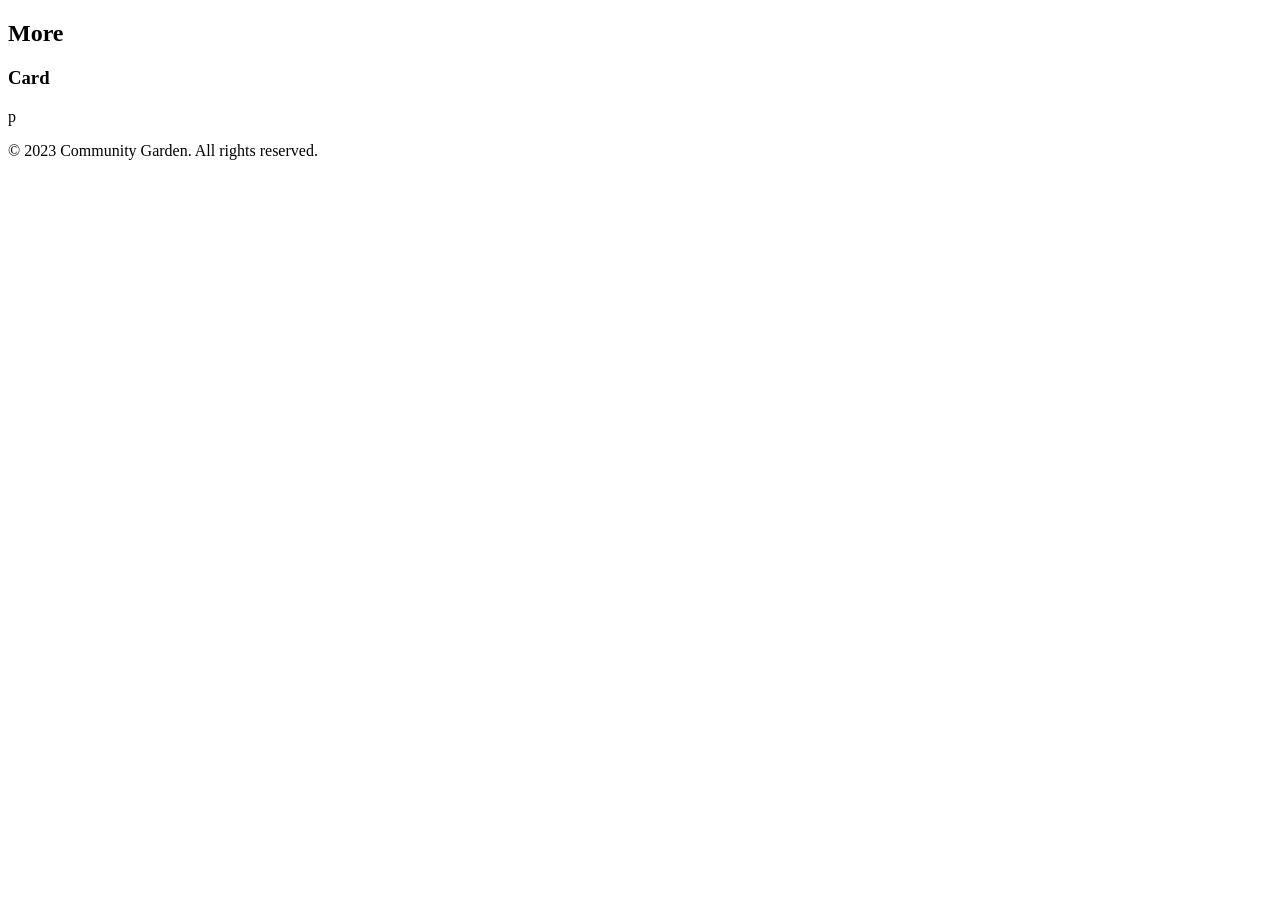
==== index.html @ 5191e2d9 "structure index" ====
<!DOCTYPE html>
<html lang="en">
<head>
  <meta charset="UTF-8">
  <meta name="viewport" content="width=device-width, initial-scale=1.0">
  <title>Community Garden</title>
  <link rel="stylesheet" href="css/bootstrap.min.css">
  <link rel="stylesheet" href="css/style.css">
  <script type="module" src="js/bootstrap.bundle.min.js"></script>
</head>



<body>


  <nav class="navbar md:navbar-expand bg-1">
    <div class="container">
        
    </div>
  </nav>


  <main>

    <div class="container mt-4">
    </div>

    <div class="container mt-3">

      <div id="heroCarousel" class="carousel carousel-overlay">
        <div class="carousel-inner rounded-5">

        </div>
        <div class="carousel-overlay-controls">

        </div>
      </div>

    </div>


    <section class="container mt-5" id="plots">
      <h2 class="my-5">More</h2>
      <div class="row g-4">


        <div class="col-12 md:col-6 lg:col-4">
          <div class="card h-100">

            <div class="card-body d-flex flex-column align-items-center">
                <h3 class="card-title">Card </h3>
                <p class="card-text">p</p>

              <div class="accordion w-100 mb-3">

              </div>


            </div>
          </div>


        </div>



      </div>
    </section>

  </main>



  <footer class="bg-primary fg-contrast-primary mt-5 py-4">
    <div class="container text-center">
      <p>&copy; 2023 Community Garden. All rights reserved.</p>
    </div>
  </footer>

</body>
</html>
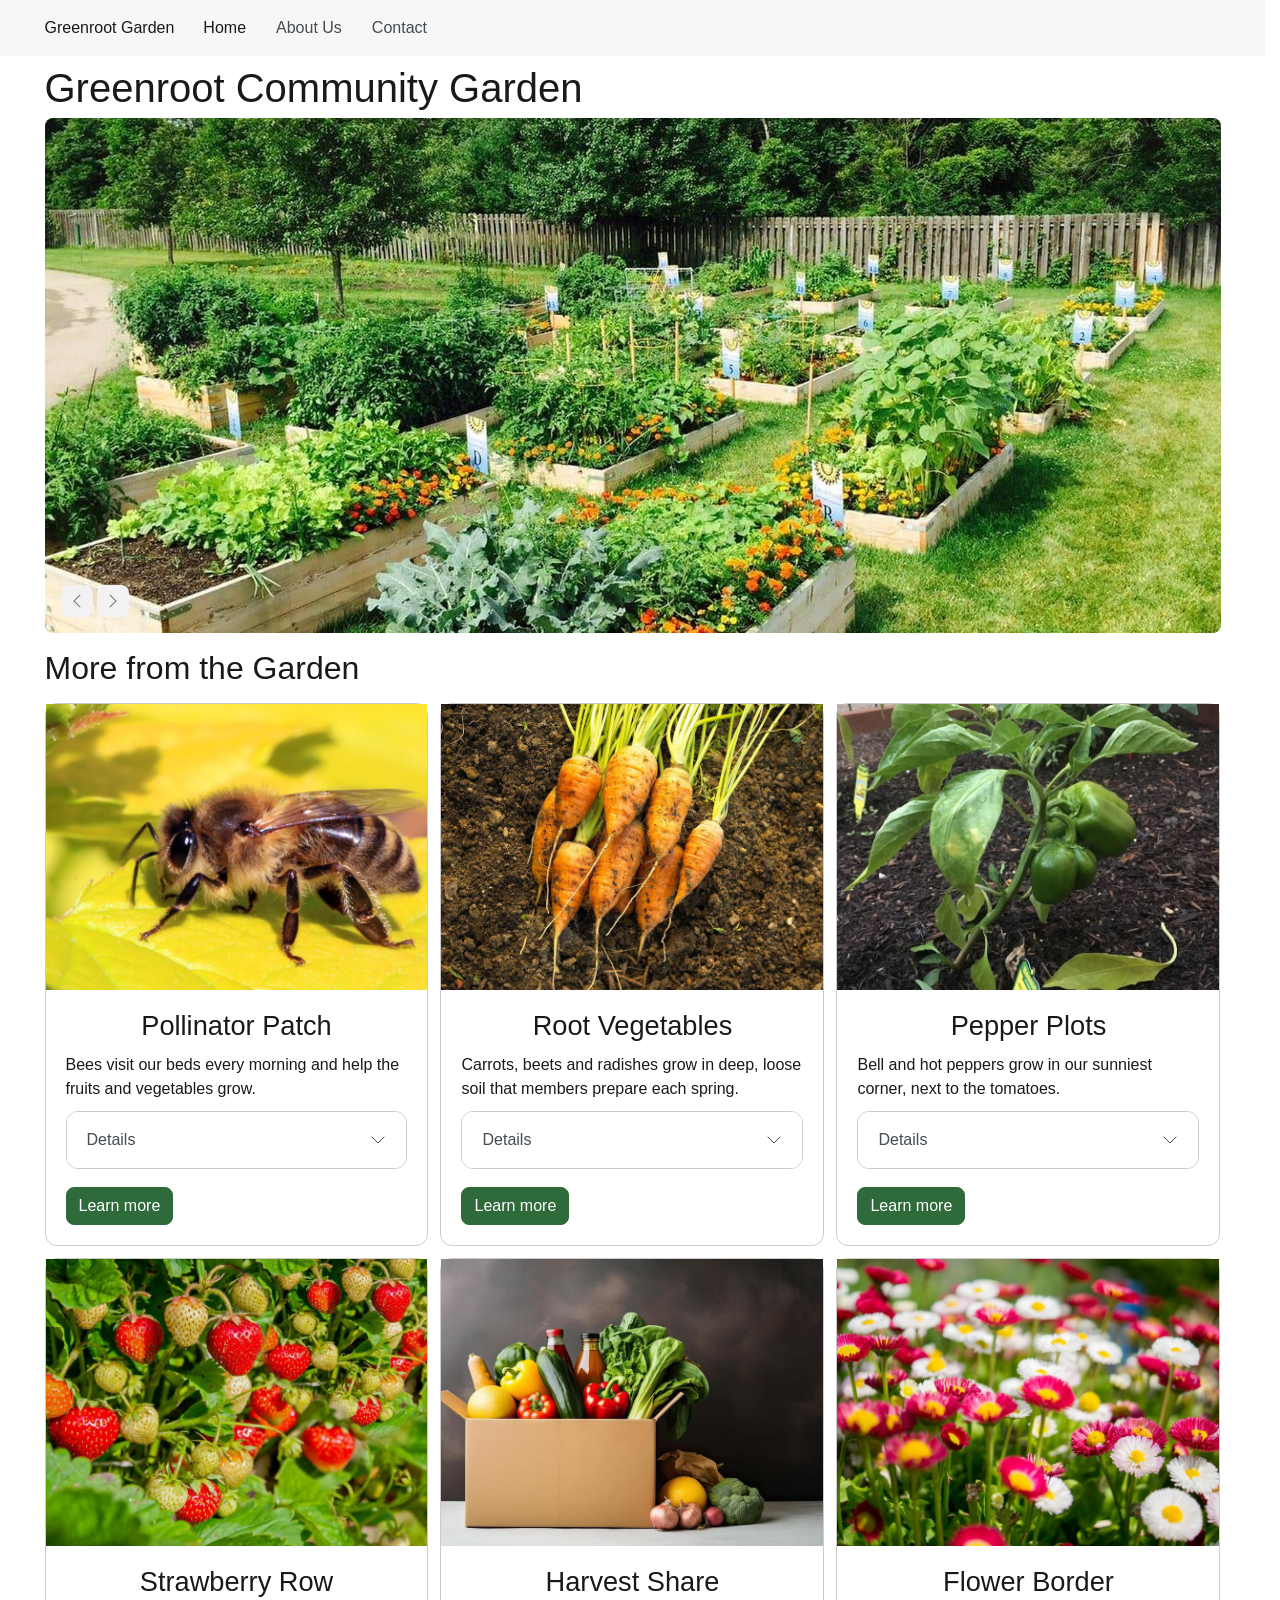
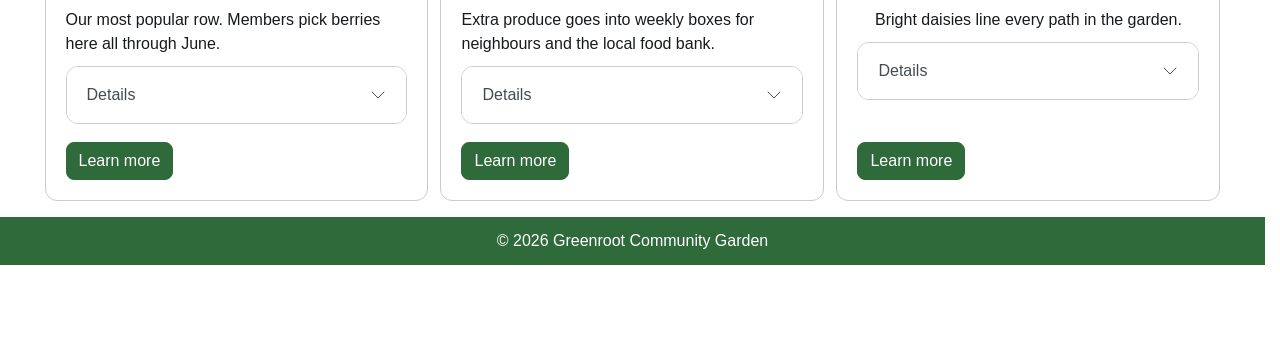
==== commit 04fdb3ee: "index" ====
--- a/index.html
+++ b/index.html
@@ -3,80 +3,248 @@
 <head>
   <meta charset="UTF-8">
   <meta name="viewport" content="width=device-width, initial-scale=1.0">
-  <title>Community Garden</title>
+  <title>Greenroot Community Garden</title>
   <link rel="stylesheet" href="css/bootstrap.min.css">
   <link rel="stylesheet" href="css/style.css">
   <script type="module" src="js/bootstrap.bundle.min.js"></script>
 </head>
-
-
-
 <body>
-
-
   <nav class="navbar md:navbar-expand bg-1">
     <div class="container">
-        
+      <a class="navbar-brand" href="index.html">Greenroot Garden</a>
+      <button class="btn-icon navbar-toggler" type="button" data-bs-toggle="drawer" data-bs-target="#navbarDrawer" aria-label="Open menu">
+        <span class="navbar-toggler-icon"></span>
+      </button>
+      <dialog class="drawer" id="navbarDrawer">
+        <div class="drawer-header">
+          <p class="drawer-title mb-0">Menu</p>
+          <button type="button" class="btn-close" data-bs-dismiss="drawer" aria-label="Close menu"></button>
+        </div>
+        <div class="drawer-body">
+          <ul class="nav navbar-nav">
+            <li class="nav-item"><a class="nav-link active" aria-current="page" href="index.html">Home</a></li>
+            <li class="nav-item"><a class="nav-link" href="#">About Us</a></li>
+            <li class="nav-item"><a class="nav-link" href="contact.html">Contact</a></li>
+          </ul>
+        </div>
+      </dialog>
     </div>
   </nav>
 
-
   <main>
-
-    <div class="container mt-4">
-    </div>
-
     <div class="container mt-3">
-
+      <h1>Greenroot Community Garden</h1>
       <div id="heroCarousel" class="carousel carousel-overlay">
         <div class="carousel-inner rounded-5">
-
+          <div class="carousel-item active">
+            <img src="images/gardenbed.jpg" class="d-block w-100" alt="Rows of wooden raised beds full of vegetables and orange marigolds">
+          </div>
+          <div class="carousel-item">
+            <img src="images/communitygarden.jpg" class="d-block w-100" alt="A wooden community garden sign beside beds of carrots, kale and chard">
+          </div>
+          <div class="carousel-item">
+            <img src="images/gardener.jpg" class="d-block w-100" alt="A smiling gardener in a cap and leather apron standing among plants">
+          </div>
         </div>
         <div class="carousel-overlay-controls">
-
+          <div>
+            <button class="btn-icon btn-sm btn-subtle theme-secondary" type="button" data-bs-target="#heroCarousel" data-bs-slide="prev">
+              <span class="carousel-icon-prev" aria-hidden="true"></span>
+              <span class="visually-hidden">Previous</span>
+            </button>
+            <button class="btn-icon btn-sm btn-subtle theme-secondary" type="button" data-bs-target="#heroCarousel" data-bs-slide="next">
+              <span class="carousel-icon-next" aria-hidden="true"></span>
+              <span class="visually-hidden">Next</span>
+            </button>
+          </div>
         </div>
       </div>
-
-    </div>
-
-
-    <section class="container mt-5" id="plots">
-      <h2 class="my-5">More</h2>
+    </div>
+
+    <div class="container mt-5">
+      <h2 class="my-5">More from the Garden</h2>
       <div class="row g-4">
-
-
-        <div class="col-12 md:col-6 lg:col-4">
-          <div class="card h-100">
-
-            <div class="card-body d-flex flex-column align-items-center">
-                <h3 class="card-title">Card </h3>
-                <p class="card-text">p</p>
-
-              <div class="accordion w-100 mb-3">
-
-              </div>
-
-
-            </div>
-          </div>
-
-
-        </div>
-
-
-
+        <div class="col-12 md:col-6 lg:col-4">
+          <div class="card h-100">
+            <img src="images/bee.jpg" class="w-100" alt="A honeybee resting on a bright yellow-green leaf">
+            <div class="card-body d-flex flex-column align-items-center">
+              <h3>Pollinator Patch</h3>
+              <p>Bees visit our beds every morning and help the fruits and vegetables grow.</p>
+              <div class="accordion w-100 mb-3">
+                <details class="accordion-item" name="details1">
+                  <summary class="accordion-header">
+                    Details
+                    <svg class="accordion-icon" xmlns="http://www.w3.org/2000/svg" viewBox="0 0 16 16" fill="none" stroke="currentColor" stroke-linecap="round" stroke-linejoin="round"><path d="m2 5 6 6 6-6"/></svg>
+                  </summary>
+                  <div class="accordion-body">We plant no-spray flowers along the edges so the bees always have food.</div>
+                </details>
+              </div>
+              <button type="button" class="btn-solid theme-primary mt-auto" data-bs-toggle="dialog" data-bs-target="#pollinatorDialog">Learn more</button>
+            </div>
+          </div>
+          <dialog class="dialog" id="pollinatorDialog">
+            <div class="dialog-header">
+              <h2 class="dialog-title">Pollinator Patch</h2>
+              <button type="button" class="btn-close" data-bs-dismiss="dialog" aria-label="Close"></button>
+            </div>
+            <div class="dialog-body">
+              <p>Join our bee walk on the first Saturday of each month.</p>
+            </div>
+          </dialog>
+        </div>
+
+        <div class="col-12 md:col-6 lg:col-4">
+          <div class="card h-100">
+            <img src="images/carrots.jpg" class="w-100" alt="Freshly pulled orange carrots with green tops on dark soil">
+            <div class="card-body d-flex flex-column align-items-center">
+              <h3>Root Vegetables</h3>
+              <p>Carrots, beets and radishes grow in deep, loose soil that members prepare each spring.</p>
+              <div class="accordion w-100 mb-3">
+                <details class="accordion-item" name="details2">
+                  <summary class="accordion-header">
+                    Details
+                    <svg class="accordion-icon" xmlns="http://www.w3.org/2000/svg" viewBox="0 0 16 16" fill="none" stroke="currentColor" stroke-linecap="round" stroke-linejoin="round"><path d="m2 5 6 6 6-6"/></svg>
+                  </summary>
+                  <div class="accordion-body">We sow carrots twice, so there is a summer harvest and a fall harvest.</div>
+                </details>
+              </div>
+              <button type="button" class="btn-solid theme-primary mt-auto" data-bs-toggle="dialog" data-bs-target="#carrotDialog">Learn more</button>
+            </div>
+          </div>
+          <dialog class="dialog" id="carrotDialog">
+            <div class="dialog-header">
+              <h2 class="dialog-title">Root Vegetables</h2>
+              <button type="button" class="btn-close" data-bs-dismiss="dialog" aria-label="Close"></button>
+            </div>
+            <div class="dialog-body">
+              <p>Harvest days run on Sunday mornings from July to October.</p>
+            </div>
+          </dialog>
+        </div>
+
+        <div class="col-12 md:col-6 lg:col-4">
+          <div class="card h-100">
+            <img src="images/bellpepper.jpg" class="w-100" alt="A young bell pepper plant with two green peppers in a mulched bed">
+            <div class="card-body d-flex flex-column align-items-center">
+              <h3>Pepper Plots</h3>
+              <p>Bell and hot peppers grow in our sunniest corner, next to the tomatoes.</p>
+              <div class="accordion w-100 mb-3">
+                <details class="accordion-item" name="details3">
+                  <summary class="accordion-header">
+                    Details
+                    <svg class="accordion-icon" xmlns="http://www.w3.org/2000/svg" viewBox="0 0 16 16" fill="none" stroke="currentColor" stroke-linecap="round" stroke-linejoin="round"><path d="m2 5 6 6 6-6"/></svg>
+                  </summary>
+                  <div class="accordion-body">Peppers start green and turn yellow or red if you leave them on the plant longer.</div>
+                </details>
+              </div>
+              <button type="button" class="btn-solid theme-primary mt-auto" data-bs-toggle="dialog" data-bs-target="#pepperDialog">Learn more</button>
+            </div>
+          </div>
+          <dialog class="dialog" id="pepperDialog">
+            <div class="dialog-header">
+              <h2 class="dialog-title">Pepper Plots</h2>
+              <button type="button" class="btn-close" data-bs-dismiss="dialog" aria-label="Close"></button>
+            </div>
+            <div class="dialog-body">
+              <p>Water peppers at the base in the morning and keep the soil mulched.</p>
+            </div>
+          </dialog>
+        </div>
+
+        <div class="col-12 md:col-6 lg:col-4">
+          <div class="card h-100">
+            <img src="images/strawberry.jpg" class="w-100" alt="Strawberry plants with ripe red berries and unripe white berries">
+            <div class="card-body d-flex flex-column align-items-center">
+              <h3>Strawberry Row</h3>
+              <p>Our most popular row. Members pick berries here all through June.</p>
+              <div class="accordion w-100 mb-3">
+                <details class="accordion-item" name="details4">
+                  <summary class="accordion-header">
+                    Details
+                    <svg class="accordion-icon" xmlns="http://www.w3.org/2000/svg" viewBox="0 0 16 16" fill="none" stroke="currentColor" stroke-linecap="round" stroke-linejoin="round"><path d="m2 5 6 6 6-6"/></svg>
+                  </summary>
+                  <div class="accordion-body">Pick only the fully red berries. The white ones need a few more sunny days.</div>
+                </details>
+              </div>
+              <button type="button" class="btn-solid theme-primary mt-auto" data-bs-toggle="dialog" data-bs-target="#strawberryDialog">Learn more</button>
+            </div>
+          </div>
+          <dialog class="dialog" id="strawberryDialog">
+            <div class="dialog-header">
+              <h2 class="dialog-title">Strawberry Row</h2>
+              <button type="button" class="btn-close" data-bs-dismiss="dialog" aria-label="Close"></button>
+            </div>
+            <div class="dialog-body">
+              <p>Picking is open to members on weekday evenings from 5 to 8 pm.</p>
+            </div>
+          </dialog>
+        </div>
+
+        <div class="col-12 md:col-6 lg:col-4">
+          <div class="card h-100">
+            <img src="images/box.jpg" class="w-100" alt="A cardboard box filled with peppers, cucumber and leafy greens">
+            <div class="card-body d-flex flex-column align-items-center">
+              <h3>Harvest Share</h3>
+              <p>Extra produce goes into weekly boxes for neighbours and the local food bank.</p>
+              <div class="accordion w-100 mb-3">
+                <details class="accordion-item" name="details5">
+                  <summary class="accordion-header">
+                    Details
+                    <svg class="accordion-icon" xmlns="http://www.w3.org/2000/svg" viewBox="0 0 16 16" fill="none" stroke="currentColor" stroke-linecap="round" stroke-linejoin="round"><path d="m2 5 6 6 6-6"/></svg>
+                  </summary>
+                  <div class="accordion-body">Volunteers pack the boxes every Friday with whatever is ready that week.</div>
+                </details>
+              </div>
+              <button type="button" class="btn-solid theme-primary mt-auto" data-bs-toggle="dialog" data-bs-target="#shareDialog">Learn more</button>
+            </div>
+          </div>
+          <dialog class="dialog" id="shareDialog">
+            <div class="dialog-header">
+              <h2 class="dialog-title">Harvest Share</h2>
+              <button type="button" class="btn-close" data-bs-dismiss="dialog" aria-label="Close"></button>
+            </div>
+            <div class="dialog-body">
+              <p>Sign up on our contact page to get a box or to help pack them.</p>
+            </div>
+          </dialog>
+        </div>
+
+        <div class="col-12 md:col-6 lg:col-4">
+          <div class="card h-100">
+            <img src="images/flowers.jpg" class="w-100" alt="A bed of pink, red and white daisies with yellow centres">
+            <div class="card-body d-flex flex-column align-items-center">
+              <h3>Flower Border</h3>
+              <p>Bright daisies line every path in the garden.</p>
+              <div class="accordion w-100 mb-3">
+                <details class="accordion-item" name="details6">
+                  <summary class="accordion-header">
+                    Details
+                    <svg class="accordion-icon" xmlns="http://www.w3.org/2000/svg" viewBox="0 0 16 16" fill="none" stroke="currentColor" stroke-linecap="round" stroke-linejoin="round"><path d="m2 5 6 6 6-6"/></svg>
+                  </summary>
+                  <div class="accordion-body">Members can take cut flowers home, as long as they leave some for the bees.</div>
+                </details>
+              </div>
+              <button type="button" class="btn-solid theme-primary mt-auto" data-bs-toggle="dialog" data-bs-target="#flowerDialog">Learn more</button>
+            </div>
+          </div>
+          <dialog class="dialog" id="flowerDialog">
+            <div class="dialog-header">
+              <h2 class="dialog-title">Flower Border</h2>
+              <button type="button" class="btn-close" data-bs-dismiss="dialog" aria-label="Close"></button>
+            </div>
+            <div class="dialog-body">
+              <p>We plant new flowers each May. Message us if you want to help.</p>
+            </div>
+          </dialog>
+        </div>
       </div>
-    </section>
-
+    </div>
   </main>
-
-
 
   <footer class="bg-primary fg-contrast-primary mt-5 py-4">
     <div class="container text-center">
-      <p>&copy; 2023 Community Garden. All rights reserved.</p>
+      <p class="mb-0">© 2026 Greenroot Community Garden</p>
     </div>
   </footer>
-
 </body>
 </html>
--- a/css/style.css
+++ b/css/style.css
@@ -0,0 +1,14 @@
+:root {
+  --bs-primary-bg: #2f6b3a;
+  --bs-primary-fg: #2f6b3a;
+  --bs-primary-fg-emphasis: #224f2b;
+  --bs-primary-border: #2f6b3a;
+  --bs-primary-focus-ring: #2f6b3a;
+  --bs-primary-contrast: #ffffff;
+}
+
+.btn-solid.theme-primary {
+  --bs-theme-bg: #2f6b3a;
+  --bs-theme-border: #2f6b3a;
+  --bs-theme-contrast: #ffffff;
+}
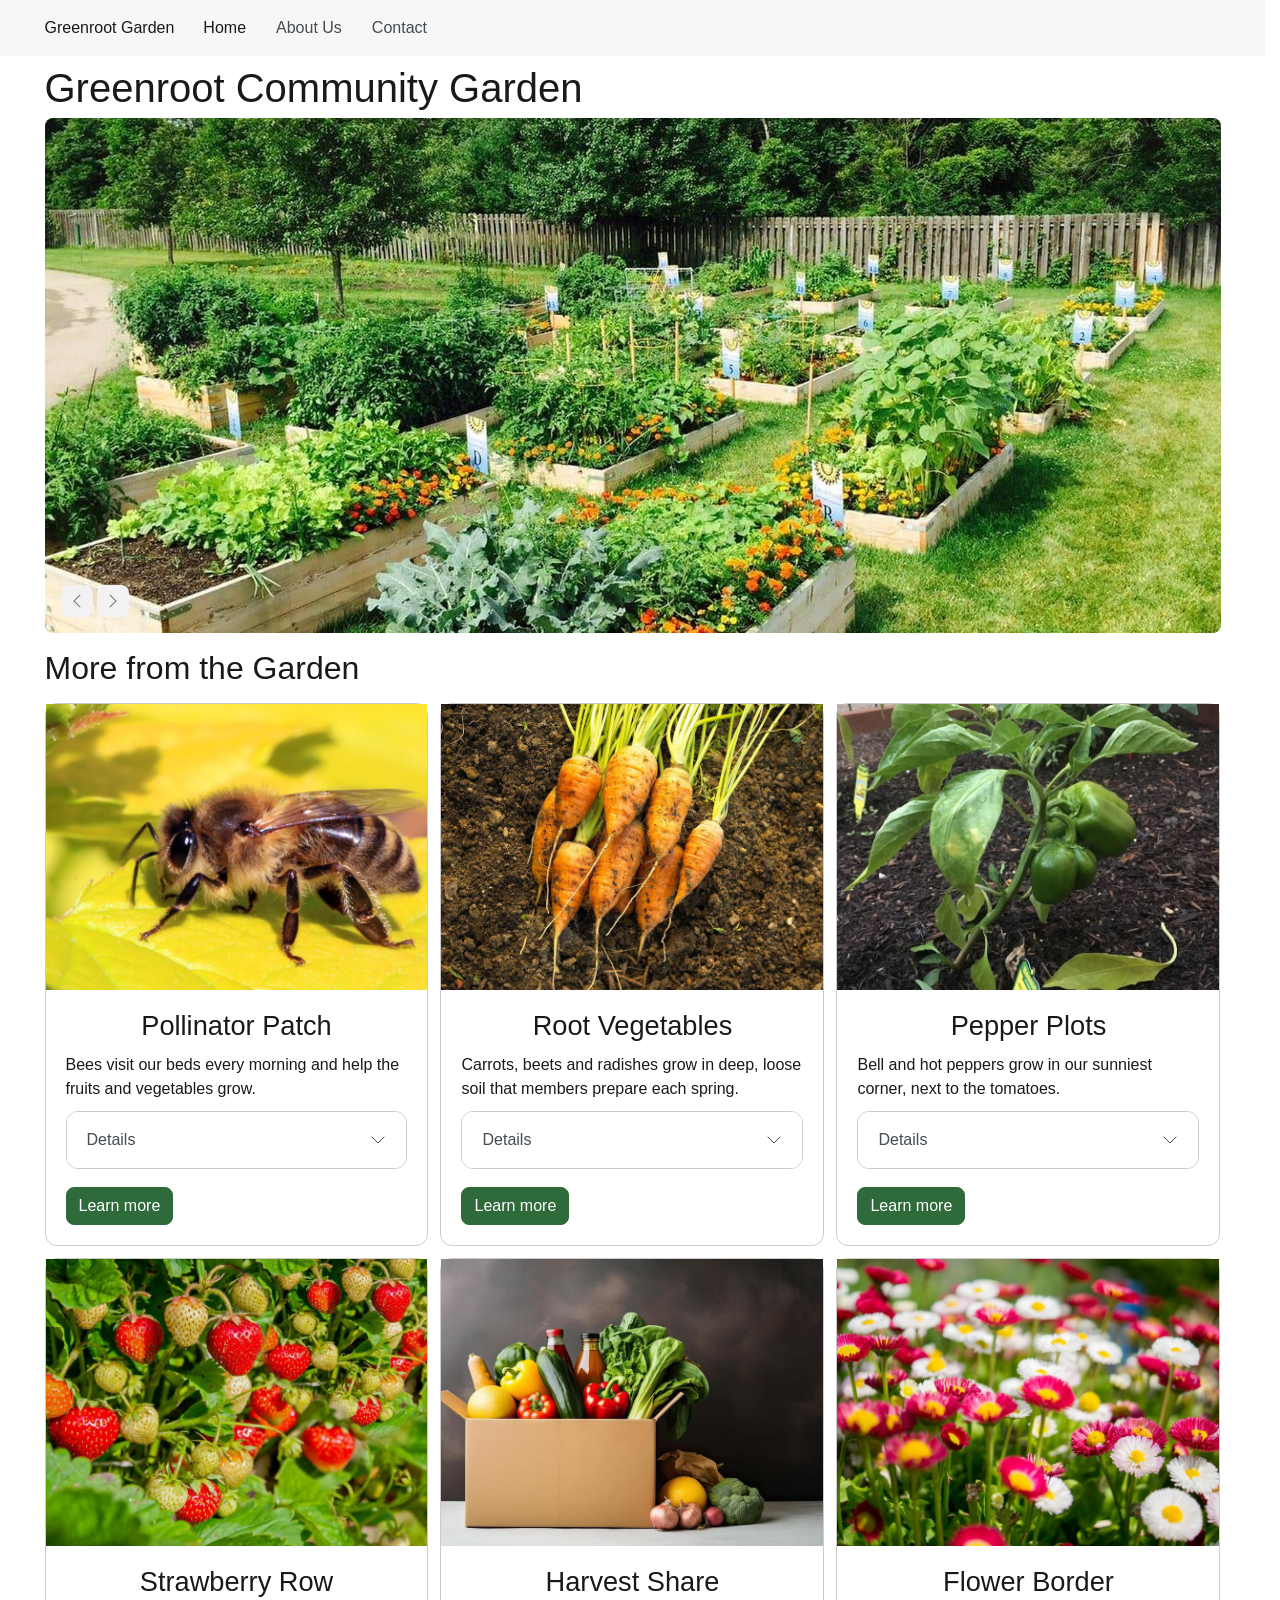
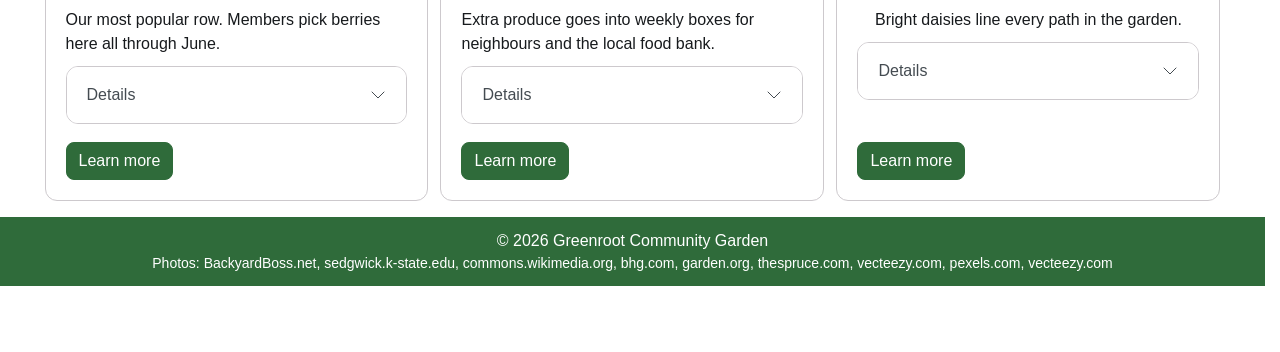
==== commit ae02c4b1: "contact+ footer" ====
--- a/index.html
+++ b/index.html
@@ -37,13 +37,13 @@
       <div id="heroCarousel" class="carousel carousel-overlay">
         <div class="carousel-inner rounded-5">
           <div class="carousel-item active">
-            <img src="images/gardenbed.jpg" class="d-block w-100" alt="Rows of wooden raised beds full of vegetables and orange marigolds">
+            <img src="images/gardenbed.jpg" class="d-block w-100" alt="Rows of wooden raised beds">
           </div>
           <div class="carousel-item">
             <img src="images/communitygarden.jpg" class="d-block w-100" alt="A wooden community garden sign beside beds of carrots, kale and chard">
           </div>
           <div class="carousel-item">
-            <img src="images/gardener.jpg" class="d-block w-100" alt="A smiling gardener in a cap and leather apron standing among plants">
+            <img src="images/gardener.jpg" class="d-block w-100" alt="A smiling gardener among plants">
           </div>
         </div>
         <div class="carousel-overlay-controls">
@@ -66,7 +66,7 @@
       <div class="row g-4">
         <div class="col-12 md:col-6 lg:col-4">
           <div class="card h-100">
-            <img src="images/bee.jpg" class="w-100" alt="A honeybee resting on a bright yellow-green leaf">
+            <img src="images/bee.jpg" class="w-100" alt="A honeybee resting on a bright yellow-green flower petal">
             <div class="card-body d-flex flex-column align-items-center">
               <h3>Pollinator Patch</h3>
               <p>Bees visit our beds every morning and help the fruits and vegetables grow.</p>
@@ -124,7 +124,7 @@
 
         <div class="col-12 md:col-6 lg:col-4">
           <div class="card h-100">
-            <img src="images/bellpepper.jpg" class="w-100" alt="A young bell pepper plant with two green peppers in a mulched bed">
+            <img src="images/bellpepper.jpg" class="w-100" alt="A bell pepper plant with two green peppers in a garden bed">
             <div class="card-body d-flex flex-column align-items-center">
               <h3>Pepper Plots</h3>
               <p>Bell and hot peppers grow in our sunniest corner, next to the tomatoes.</p>
@@ -153,7 +153,7 @@
 
         <div class="col-12 md:col-6 lg:col-4">
           <div class="card h-100">
-            <img src="images/strawberry.jpg" class="w-100" alt="Strawberry plants with ripe red berries and unripe white berries">
+            <img src="images/strawberry.jpg" class="w-100" alt="Strawberry plants with lots of ripe red berries and unripe white berries">
             <div class="card-body d-flex flex-column align-items-center">
               <h3>Strawberry Row</h3>
               <p>Our most popular row. Members pick berries here all through June.</p>
@@ -182,7 +182,7 @@
 
         <div class="col-12 md:col-6 lg:col-4">
           <div class="card h-100">
-            <img src="images/box.jpg" class="w-100" alt="A cardboard box filled with peppers, cucumber and leafy greens">
+            <img src="images/box.jpg" class="w-100" alt="A cardboard box filled with peppers, cucumber and leafy greens, harvested from a community garden">
             <div class="card-body d-flex flex-column align-items-center">
               <h3>Harvest Share</h3>
               <p>Extra produce goes into weekly boxes for neighbours and the local food bank.</p>
@@ -211,7 +211,7 @@
 
         <div class="col-12 md:col-6 lg:col-4">
           <div class="card h-100">
-            <img src="images/flowers.jpg" class="w-100" alt="A bed of pink, red and white daisies with yellow centres">
+            <img src="images/flowers.jpg" class="w-100" alt="A bed of pink, red and white daisies">
             <div class="card-body d-flex flex-column align-items-center">
               <h3>Flower Border</h3>
               <p>Bright daisies line every path in the garden.</p>
@@ -244,6 +244,7 @@
   <footer class="bg-primary fg-contrast-primary mt-5 py-4">
     <div class="container text-center">
       <p class="mb-0">© 2026 Greenroot Community Garden</p>
+      <p class="mb-0 small">Photos: BackyardBoss.net, sedgwick.k-state.edu, commons.wikimedia.org, bhg.com, garden.org, thespruce.com, vecteezy.com, pexels.com, vecteezy.com</p>
     </div>
   </footer>
 </body>
